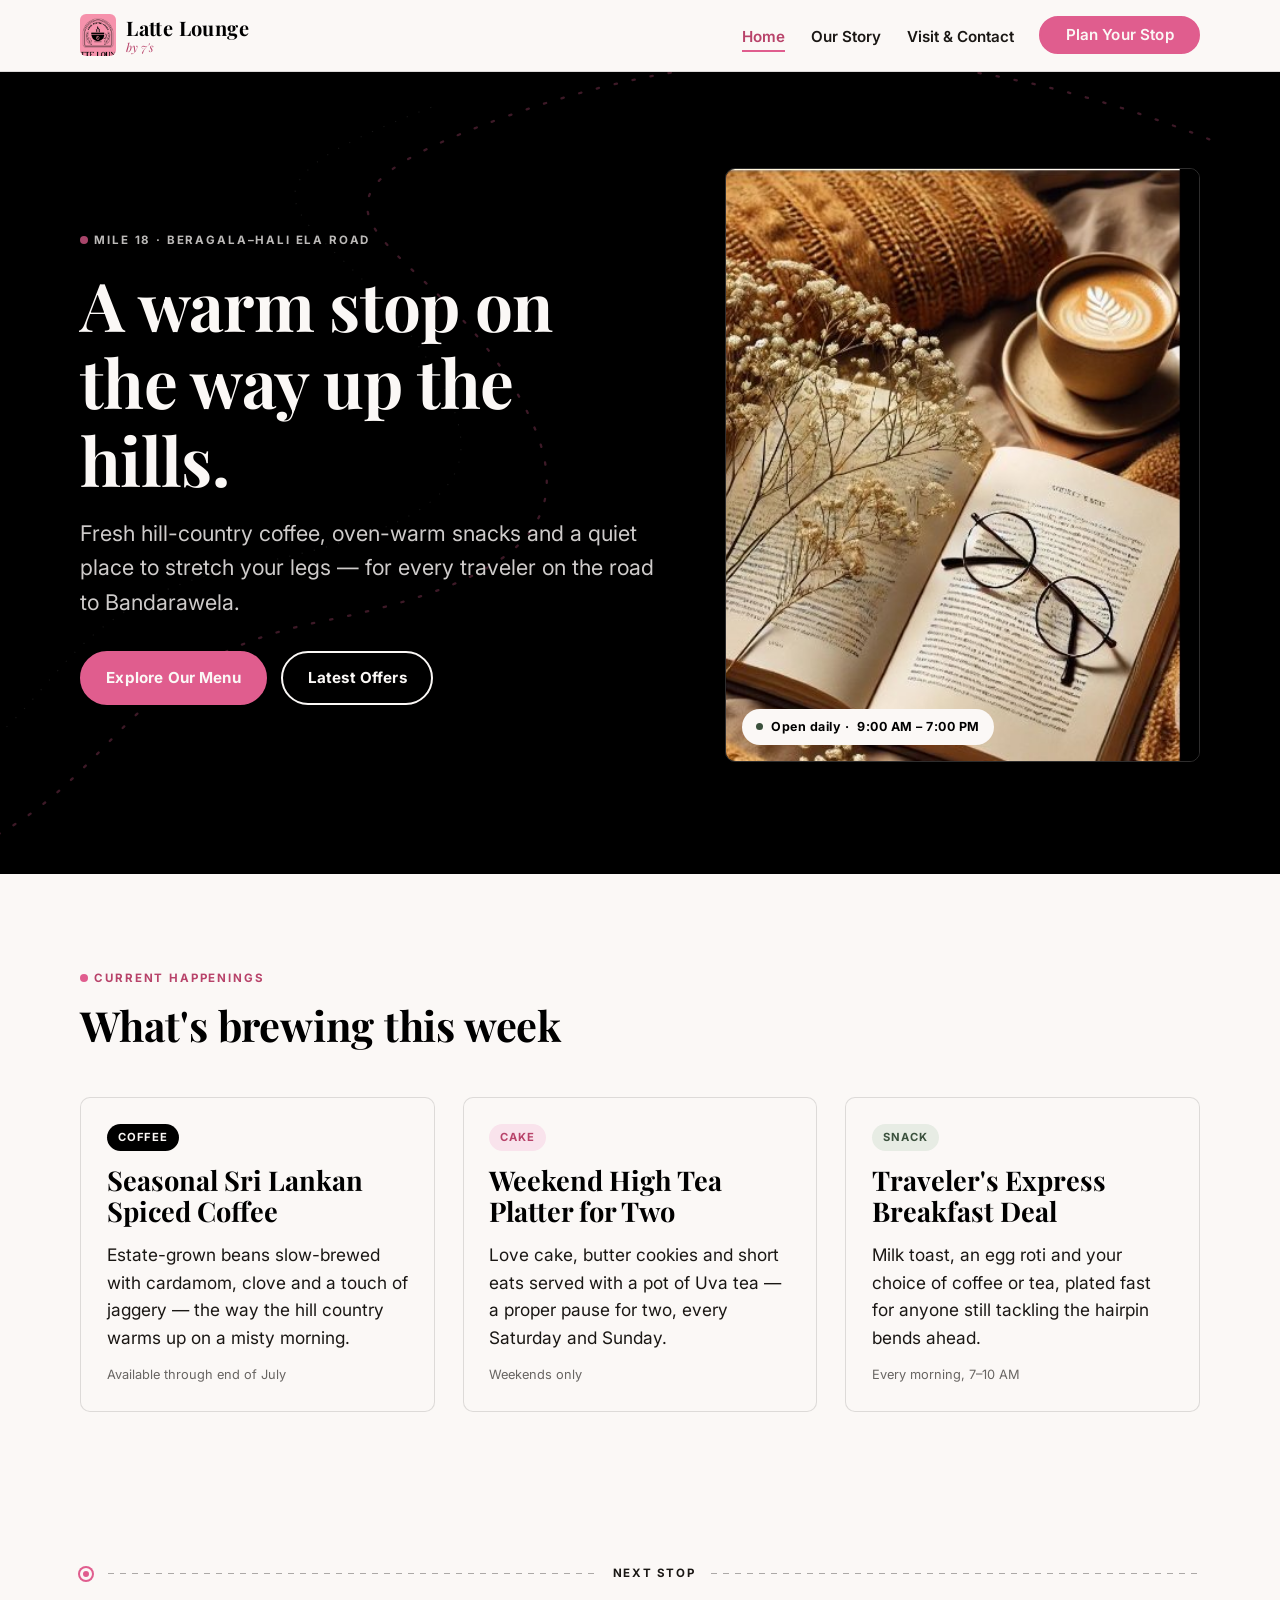
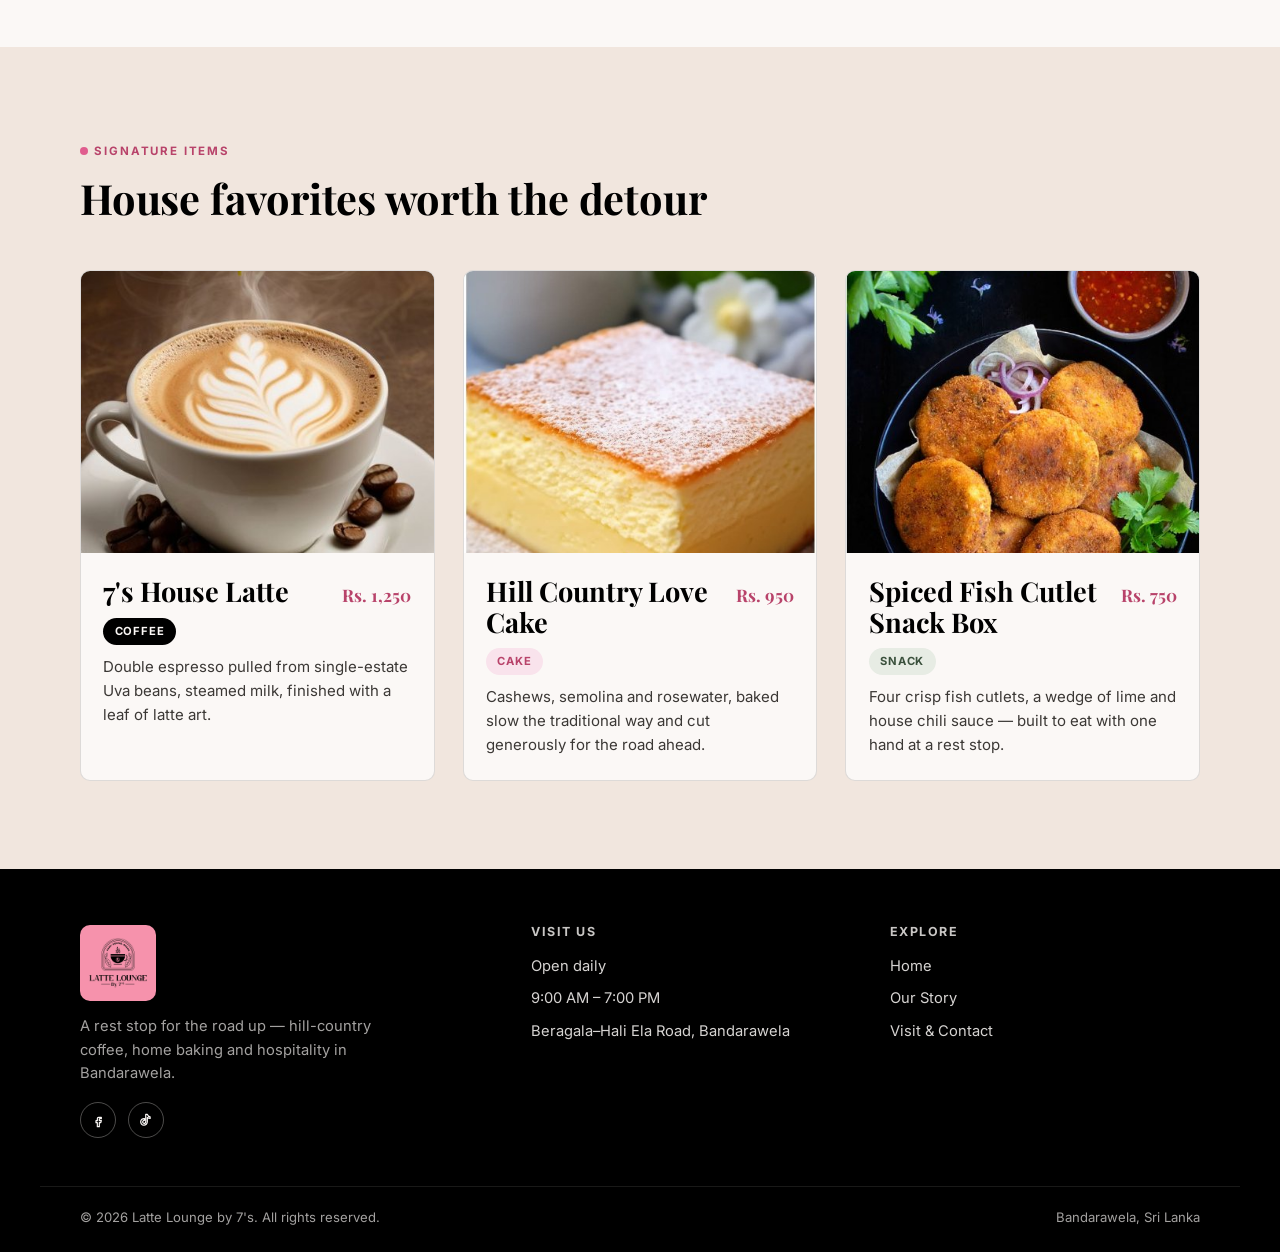
==== index.html @ efa35d5f "feat: add Git-based CMS admin dashboard" ====
<!DOCTYPE html>
<html lang="en">
<head>
<meta charset="UTF-8">
<meta name="viewport" content="width=device-width, initial-scale=1.0">
<title>Latte Lounge by 7's — Hill Country Coffee &amp; Rest Stop, Bandarawela</title>
<meta name="description" content="A cozy rest stop for road travelers on the Beragala–Hali Ela highway. Fresh hill-country coffee, homemade snacks and warm hospitality in Bandarawela.">
<link rel="preconnect" href="https://fonts.googleapis.com">
<link rel="preconnect" href="https://fonts.gstatic.com" crossorigin>
<link href="https://fonts.googleapis.com/css2?family=Inter:wght@400;500;600;700&family=Playfair+Display:ital,wght@0,600;0,700;1,600&display=swap" rel="stylesheet">
<link rel="stylesheet" href="assets/css/style.css">
<link rel="icon" type="image/png" href="assets/images/favicon.png">
</head>
<body>

<a class="visually-hidden" href="#main">Skip to content</a>

<header class="site-header">
  <div class="container nav">
    <a class="brand" href="index.html" aria-label="Latte Lounge by 7's, home">
      <img class="brand-emblem" src="assets/images/logo-mark.png" alt="" aria-hidden="true">
      <span class="brand-text">
        <span class="brand-title">Latte Lounge</span>
        <span class="brand-sub">by 7's</span>
      </span>
    </a>

    <button class="nav-toggle" id="navToggle" aria-label="Toggle menu" aria-expanded="false" aria-controls="navMenu">
      <span></span><span></span><span></span>
    </button>

    <ul class="nav-menu" id="navMenu">
      <li><a href="index.html" data-nav-link>Home</a></li>
      <li><a href="about.html" data-nav-link>Our Story</a></li>
      <li><a href="contact.html" data-nav-link>Visit &amp; Contact</a></li>
      <li><a class="btn btn-primary" href="contact.html">Plan Your Stop</a></li>
    </ul>
  </div>
</header>

<main id="main">

  <!-- HERO -->
  <section class="hero">
    <svg class="hero-road" viewBox="0 0 1200 700" preserveAspectRatio="xMidYMid slice" xmlns="http://www.w3.org/2000/svg" aria-hidden="true">
      <path d="M-50 700 C 150 650, 120 520, 320 480 S 560 380, 480 260 S 260 120, 480 40 S 900 -20 1100 60"
            fill="none" stroke="#E05D8E" stroke-width="2" stroke-dasharray="2 14" stroke-linecap="round" opacity="0.55"/>
      <path d="M-50 620 C 100 590, 60 470, 260 430 S 480 340, 400 230 S 210 110, 420 30"
            fill="none" stroke="#FBF8F6" stroke-width="1" stroke-dasharray="1 10" opacity="0.18"/>
    </svg>

    <div class="container hero-grid">
      <div>
        <p class="eyebrow hero-marker">Mile 18 · Beragala–Hali Ela Road</p>
        <h1>A warm stop on the way up the hills.</h1>
        <p class="lead">Fresh hill-country coffee, oven-warm snacks and a quiet place to stretch your legs — for every traveler on the road to Bandarawela.</p>
        <div class="hero-ctas">
          <a class="btn btn-primary" href="contact.html" aria-label="Explore our menu and find our location">Explore Our Menu</a>
          <a class="btn btn-outline on-dark" href="#offers" aria-label="See our latest offers">Latest Offers</a>
        </div>
      </div>

      <figure class="hero-figure">
        <img src="assets/images/hero-cozy.jpg" alt="A cup of latte art coffee beside an open book and glasses, set on a warm blanket — the cozy reading corner at Latte Lounge" loading="eager">
        <figcaption class="hero-figure-tag">Open daily · <span data-field="hoursShort">9:00 AM – 7:00 PM</span></figcaption>
      </figure>
    </div>
  </section>

  <!-- OFFERS / NEWS -->
  <section class="section" id="offers" aria-labelledby="offers-heading">
    <div class="container">
      <div class="section-head">
        <p class="eyebrow">Current Happenings</p>
        <h2 id="offers-heading">What's brewing this week</h2>
      </div>

      <div class="card-grid" id="offersGrid" aria-live="polite">
        <p class="lead">Loading current happenings…</p>
      </div>
    </div>
  </section>

  <div class="container">
    <div class="waypoint" role="separator" aria-hidden="true">
      <span class="waypoint-dot"></span>
      <span class="waypoint-line"></span>
      <span class="waypoint-label">Next stop</span>
      <span class="waypoint-line"></span>
    </div>
  </div>

  <!-- FEATURED ITEMS -->
  <section class="section section-deep" aria-labelledby="featured-heading">
    <div class="container">
      <div class="section-head">
        <p class="eyebrow">Signature Items</p>
        <h2 id="featured-heading">House favorites worth the detour</h2>
      </div>

      <div class="card-grid" id="itemsGrid" aria-live="polite">
        <p class="lead">Loading signature items…</p>
      </div>
    </div>
  </section>

</main>

<footer class="site-footer">
  <div class="container footer-grid">
    <div class="footer-brand">
      <a class="brand" href="index.html" aria-label="Latte Lounge by 7's, home">
        <img class="brand-logo-full" src="assets/images/logo.png" alt="Latte Lounge by 7's logo">
      </a>
      <p class="footer-tagline">A rest stop for the road up — hill-country coffee, home baking and hospitality in Bandarawela.</p>
      <div class="social-row">
        <a href="#" data-field="socials.facebook" aria-label="Latte Lounge on Facebook">
          <svg viewBox="0 0 24 24" fill="none" stroke-width="1.8" stroke-linecap="round" stroke-linejoin="round"><path d="M15 8h-2a2 2 0 0 0-2 2v3H9v3h2v6h3v-6h2.2l.8-3H14v-2a1 1 0 0 1 1-1h2V8Z"/></svg>
        </a>
        <a href="#" data-field="socials.tiktok" aria-label="Latte Lounge on TikTok">
          <svg viewBox="0 0 24 24" fill="none" stroke-width="1.8" stroke-linecap="round" stroke-linejoin="round"><path d="M14 3.5c.5 2 2.1 3.4 4.2 3.6v2.6c-1.5 0-2.9-.4-4.2-1.3v6.4a5 5 0 1 1-4.3-4.95v2.7a2.3 2.3 0 1 0 1.9 2.26V3.5H14Z"/></svg>
        </a>
      </div>
    </div>

    <div class="footer-col">
      <h4>Visit Us</h4>
      <ul>
        <li>Open daily</li>
        <li data-field="hoursShort">9:00 AM – 7:00 PM</li>
        <li><address data-field="addressShort">Beragala–Hali Ela Road, Bandarawela</address></li>
      </ul>
    </div>

    <div class="footer-col">
      <h4>Explore</h4>
      <ul>
        <li><a href="index.html">Home</a></li>
        <li><a href="about.html">Our Story</a></li>
        <li><a href="contact.html">Visit &amp; Contact</a></li>
      </ul>
    </div>
  </div>

  <div class="container footer-bottom">
    <p>&copy; <span id="copyrightYear">2026</span> Latte Lounge by 7's. All rights reserved.</p>
    <p>Bandarawela, Sri Lanka</p>
  </div>
</footer>

<script src="assets/js/content.js" defer></script>
<script src="assets/js/main.js" defer></script>
</body>
</html>
---- assets/css/style.css ----
/* =========================================================
   LATTE LOUNGE by 7's — Global Stylesheet
   Design concept: "The Road Up" — a rest stop on the
   Beragala–Hali Ela mountain highway. Structure borrows
   the vocabulary of the road itself: mile markers, hairpin
   bends, signposts.
   ========================================================= */

:root {
  /* ---- Brand palette (from brief) ---- */
  --pink: #E05D8E;
  --black: #000000;
  --green: #3A503C;
  --cream: #FBF8F6;
  --text-main: #000000;
  --text-light: #FBF8F6;

  /* ---- Derived tints (kept close to source hues) ---- */
  --cream-deep: #F1E6DE;      /* warmer secondary background */
  --pink-tint: #F9E3EC;       /* soft chip / hover backgrounds */
  --pink-deep: #B8436A;       /* pressed / hover state on pink */
  --green-tint: #E7ECE4;      /* soft green backgrounds */
  --black-soft: #1A1714;      /* near-black for large text blocks (less harsh than pure black) */
  --line: rgba(0, 0, 0, 0.12);

  /* ---- Type ---- */
  --font-display: 'Playfair Display', Georgia, serif;
  --font-body: 'Inter', -apple-system, BlinkMacSystemFont, sans-serif;

  /* ---- Type scale (fluid) ---- */
  --step-eyebrow: 0.72rem;
  --step-body: clamp(0.98rem, 0.4vw + 0.9rem, 1.08rem);
  --step-lead: clamp(1.15rem, 0.6vw + 1rem, 1.35rem);
  --step-h3: clamp(1.3rem, 1vw + 1.1rem, 1.7rem);
  --step-h2: clamp(1.9rem, 2vw + 1.3rem, 2.6rem);
  --step-h1: clamp(2.5rem, 4vw + 1.5rem, 4.2rem);

  /* ---- Layout ---- */
  --container: 1200px;
  --gutter: clamp(1.25rem, 4vw, 2.5rem);
  --radius-sm: 4px;
  --radius-md: 10px;

  /* ---- Motion ---- */
  --ease: cubic-bezier(0.22, 1, 0.36, 1);
}

/* ---------- Reset ---------- */
*, *::before, *::after { box-sizing: border-box; }
html { scroll-behavior: smooth; }
@media (prefers-reduced-motion: reduce) {
  html { scroll-behavior: auto; }
  *, *::before, *::after {
    animation-duration: 0.001ms !important;
    animation-iteration-count: 1 !important;
    transition-duration: 0.001ms !important;
    scroll-behavior: auto !important;
  }
}

body, h1, h2, h3, h4, p, figure { margin: 0; }
ul { list-style: none; margin: 0; padding: 0; }
img { max-width: 100%; display: block; }
a { color: inherit; text-decoration: none; }
button { font: inherit; cursor: pointer; }
input, textarea { font: inherit; }

body {
  font-family: var(--font-body);
  font-size: var(--step-body);
  color: var(--black-soft);
  background: var(--cream);
  line-height: 1.6;
  -webkit-font-smoothing: antialiased;
}

h1, h2, h3, h4 {
  font-family: var(--font-display);
  color: var(--black);
  line-height: 1.15;
  font-weight: 700;
}

h1 { font-size: var(--step-h1); letter-spacing: -0.01em; }
h2 { font-size: var(--step-h2); letter-spacing: -0.005em; }
h3 { font-size: var(--step-h3); }

.lead { font-size: var(--step-lead); color: var(--black-soft); }

.eyebrow {
  display: inline-flex;
  align-items: center;
  gap: 0.55em;
  font-family: var(--font-body);
  font-size: var(--step-eyebrow);
  font-weight: 700;
  letter-spacing: 0.16em;
  text-transform: uppercase;
  color: var(--pink-deep);
}
.eyebrow::before {
  content: "";
  width: 8px;
  height: 8px;
  border-radius: 50%;
  background: var(--pink);
  flex: none;
}

.container {
  max-width: var(--container);
  margin-inline: auto;
  padding-inline: var(--gutter);
}

.visually-hidden {
  position: absolute;
  width: 1px; height: 1px;
  overflow: hidden;
  clip: rect(0 0 0 0);
  white-space: nowrap;
}

:focus-visible {
  outline: 3px solid var(--pink);
  outline-offset: 3px;
  border-radius: 2px;
}

/* ---------- Buttons ---------- */
.btn {
  display: inline-flex;
  align-items: center;
  gap: 0.6em;
  padding: 0.85em 1.6em;
  border-radius: 999px;
  border: 2px solid transparent;
  font-weight: 700;
  font-size: 0.95rem;
  letter-spacing: 0.01em;
  transition: transform 180ms var(--ease), background 180ms var(--ease), color 180ms var(--ease), border-color 180ms var(--ease);
}
.btn:hover { transform: translateY(-2px); }
.btn:active { transform: translateY(0); }

.btn-primary {
  background: var(--pink);
  color: var(--text-light);
  border-color: var(--pink);
}
.btn-primary:hover { background: var(--pink-deep); border-color: var(--pink-deep); }

.btn-outline {
  background: transparent;
  color: var(--black);
  border-color: var(--black);
}
.btn-outline:hover { background: var(--black); color: var(--text-light); }

.btn-outline.on-dark {
  color: var(--text-light);
  border-color: var(--text-light);
}
.btn-outline.on-dark:hover { background: var(--text-light); color: var(--black); }

/* ---------- Header / Nav ---------- */
.site-header {
  position: sticky;
  top: 0;
  z-index: 100;
  background: rgba(251, 248, 246, 0.92);
  backdrop-filter: blur(8px);
  border-bottom: 1px solid var(--line);
}

.nav {
  display: flex;
  align-items: center;
  justify-content: space-between;
  padding-block: 0.9rem;
  gap: 1rem;
}

.brand {
  display: flex;
  align-items: center;
  gap: 0.65rem;
}

.brand-emblem { height: 42px; width: auto; flex: none; border-radius: 6px; }

.brand-logo-full { height: 76px; width: auto; border-radius: 10px; }

.brand-text { display: flex; flex-direction: column; line-height: 1; }
.brand-title {
  font-family: var(--font-display);
  font-weight: 700;
  font-size: 1.25rem;
  letter-spacing: 0.02em;
  color: var(--black);
}
.brand-sub {
  font-family: var(--font-display);
  font-style: italic;
  font-size: 0.75rem;
  color: var(--pink-deep);
  margin-top: 0.15rem;
}

.nav-toggle {
  display: none;
  background: none;
  border: none;
  padding: 0.4rem;
  flex-direction: column;
  gap: 5px;
}
.nav-toggle span {
  width: 24px;
  height: 2px;
  background: var(--black);
  transition: transform 220ms var(--ease), opacity 220ms var(--ease);
}
.nav-toggle[aria-expanded="true"] span:nth-child(1) { transform: translateY(7px) rotate(45deg); }
.nav-toggle[aria-expanded="true"] span:nth-child(2) { opacity: 0; }
.nav-toggle[aria-expanded="true"] span:nth-child(3) { transform: translateY(-7px) rotate(-45deg); }

.nav-menu {
  display: flex;
  align-items: center;
  gap: clamp(1.1rem, 2vw, 2rem);
}

.nav-menu a {
  position: relative;
  font-weight: 600;
  font-size: 0.95rem;
  padding-block: 0.3rem;
}
.nav-menu a::after {
  content: "";
  position: absolute;
  left: 0; bottom: -2px;
  width: 100%; height: 2px;
  background: var(--pink);
  transform: scaleX(0);
  transform-origin: left;
  transition: transform 220ms var(--ease);
}
.nav-menu a:hover::after { transform: scaleX(1); }
.nav-menu a[aria-current="page"] { color: var(--pink-deep); }
.nav-menu a[aria-current="page"]::after { transform: scaleX(1); }

@media (max-width: 780px) {
  .nav-toggle { display: inline-flex; }
  .nav-menu {
    position: absolute;
    top: 100%; left: 0; right: 0;
    flex-direction: column;
    align-items: flex-start;
    background: var(--cream);
    border-bottom: 1px solid var(--line);
    padding: 1rem var(--gutter) 1.5rem;
    gap: 1rem;
    transform: translateY(-8px);
    opacity: 0;
    pointer-events: none;
    transition: transform 220ms var(--ease), opacity 220ms var(--ease);
  }
  .nav-menu.is-open {
    transform: translateY(0);
    opacity: 1;
    pointer-events: auto;
  }
  .nav-menu .btn-primary { width: 100%; justify-content: center; }
}

/* ---------- Hero ---------- */
.hero {
  position: relative;
  overflow: hidden;
  padding-block: clamp(3rem, 8vw, 6rem) clamp(3.5rem, 9vw, 7rem);
  background: var(--black);
  color: var(--text-light);
}

.hero-road {
  position: absolute;
  inset: 0;
  width: 100%;
  height: 100%;
  opacity: 0.5;
  pointer-events: none;
}

.hero-grid {
  position: relative;
  z-index: 1;
  display: grid;
  grid-template-columns: 1.1fr 0.9fr;
  gap: clamp(2rem, 5vw, 4rem);
  align-items: center;
}

@media (max-width: 860px) {
  .hero-grid { grid-template-columns: 1fr; }
}

.hero-marker {
  color: var(--text-light);
  opacity: 0.75;
}
.hero-marker::before { background: var(--pink); }

.hero h1 { color: var(--text-light); margin-top: 0.9rem; }
.hero .lead { color: rgba(251, 248, 246, 0.82); margin-top: 1.1rem; max-width: 46ch; }

.hero-ctas {
  display: flex;
  flex-wrap: wrap;
  gap: 0.9rem;
  margin-top: 2rem;
}

.hero-figure {
  position: relative;
  border-radius: var(--radius-md);
  overflow: hidden;
  aspect-ratio: 4 / 5;
  border: 1px solid rgba(251, 248, 246, 0.18);
}
.hero-figure img { width: 100%; height: 100%; object-fit: cover; }
.hero-figure-tag {
  position: absolute;
  left: 1rem; bottom: 1rem;
  background: var(--cream);
  color: var(--black);
  padding: 0.5rem 0.9rem;
  border-radius: 999px;
  font-size: 0.78rem;
  font-weight: 700;
  letter-spacing: 0.04em;
  display: flex;
  align-items: center;
  gap: 0.5rem;
}
.hero-figure-tag::before {
  content: "";
  width: 7px; height: 7px;
  border-radius: 50%;
  background: var(--green);
}

/* ---------- Sections ---------- */
.section { padding-block: clamp(3rem, 7vw, 5.5rem); }
.section-deep { background: var(--cream-deep); }
.section-head {
  max-width: 60ch;
  margin-bottom: clamp(2rem, 4vw, 3rem);
}
.section-head h2 { margin-top: 0.75rem; }

/* ---------- Waypoint divider (signature element) ---------- */
.waypoint {
  display: flex;
  align-items: center;
  gap: 1rem;
  margin-block: clamp(2.5rem, 6vw, 4rem);
  color: var(--black-soft);
}
.waypoint-dot {
  flex: none;
  width: 12px; height: 12px;
  border-radius: 50%;
  background: var(--pink);
  border: 3px solid var(--cream);
  box-shadow: 0 0 0 2px var(--pink);
}
.waypoint-line {
  flex: 1;
  height: 1px;
  background: repeating-linear-gradient(to right, var(--black-soft) 0 6px, transparent 6px 12px);
  opacity: 0.35;
}
.waypoint-label {
  font-size: var(--step-eyebrow);
  font-weight: 700;
  letter-spacing: 0.14em;
  text-transform: uppercase;
  white-space: nowrap;
}

/* ---------- Cards: Offers ---------- */
.card-grid {
  display: grid;
  grid-template-columns: repeat(3, 1fr);
  gap: clamp(1.25rem, 3vw, 1.75rem);
}
@media (max-width: 900px) { .card-grid { grid-template-columns: 1fr 1fr; } }
@media (max-width: 620px) { .card-grid { grid-template-columns: 1fr; } }

.offer-card {
  background: var(--cream);
  border: 1px solid var(--line);
  border-radius: var(--radius-md);
  padding: 1.6rem;
  display: flex;
  flex-direction: column;
  gap: 0.85rem;
  transition: border-color 200ms var(--ease), transform 200ms var(--ease);
}
.offer-card:hover { border-color: var(--pink); transform: translateY(-4px); }

.tag-chip {
  align-self: flex-start;
  font-size: 0.7rem;
  font-weight: 700;
  letter-spacing: 0.08em;
  text-transform: uppercase;
  padding: 0.3rem 0.7rem;
  border-radius: 999px;
  background: var(--pink-tint);
  color: var(--pink-deep);
}
.tag-chip.tag-cake { background: var(--pink-tint); color: var(--pink-deep); }
.tag-chip.tag-coffee { background: var(--black); color: var(--text-light); }
.tag-chip.tag-snack { background: var(--green-tint); color: var(--green); }

.offer-card time {
  font-size: 0.8rem;
  color: var(--black-soft);
  opacity: 0.65;
}

/* ---------- Featured items ---------- */
.item-card {
  background: var(--cream);
  border: 1px solid var(--line);
  border-radius: var(--radius-md);
  overflow: hidden;
  display: flex;
  flex-direction: column;
}
.item-media {
  aspect-ratio: 5 / 4;
  background: var(--green-tint);
  overflow: hidden;
}
.item-media img {
  width: 100%;
  height: 100%;
  object-fit: cover;
  transition: transform 320ms var(--ease);
}
.item-card:hover .item-media img { transform: scale(1.04); }
.item-body { padding: 1.4rem; display: flex; flex-direction: column; gap: 0.6rem; flex: 1; }
.item-top { display: flex; align-items: baseline; justify-content: space-between; gap: 0.75rem; }
.item-price { font-family: var(--font-display); font-weight: 700; color: var(--pink-deep); white-space: nowrap; }
.item-desc { font-size: 0.94rem; color: var(--black-soft); opacity: 0.85; flex: 1; }

/* ---------- Values (about page) ---------- */
.values-grid {
  display: grid;
  grid-template-columns: repeat(3, 1fr);
  gap: clamp(1.5rem, 3vw, 2rem);
}
@media (max-width: 780px) { .values-grid { grid-template-columns: 1fr; } }

.value-card { display: flex; flex-direction: column; gap: 0.9rem; }
.value-icon {
  width: 52px; height: 52px;
  border-radius: 50%;
  background: var(--black);
  display: flex;
  align-items: center;
  justify-content: center;
}
.value-icon svg { width: 24px; height: 24px; stroke: var(--text-light); }

/* ---------- Story (about page) ---------- */
.story-grid {
  display: grid;
  grid-template-columns: 1fr 1fr;
  gap: clamp(2rem, 5vw, 4rem);
  align-items: center;
}
@media (max-width: 860px) { .story-grid { grid-template-columns: 1fr; } }
.story-figure {
  border-radius: var(--radius-md);
  overflow: hidden;
  aspect-ratio: 4 / 5;
  border: 1px solid var(--line);
}
.story-figure img { width: 100%; height: 100%; object-fit: cover; }
.story-copy p + p { margin-top: 1rem; }

/* ---------- Contact page ---------- */
.contact-grid {
  display: grid;
  grid-template-columns: 0.85fr 1.15fr;
  gap: clamp(2rem, 4vw, 3.5rem);
  align-items: start;
}
@media (max-width: 900px) { .contact-grid { grid-template-columns: 1fr; } }

.info-card {
  background: var(--cream-deep);
  border-radius: var(--radius-md);
  padding: clamp(1.5rem, 3vw, 2.2rem);
  display: flex;
  flex-direction: column;
  gap: 1.5rem;
}
.info-block h3 { font-size: 1.05rem; margin-bottom: 0.5rem; }
.info-block address { font-style: normal; opacity: 0.85; }
.info-block p { opacity: 0.85; }
.info-block a.phone-link { color: var(--pink-deep); font-weight: 700; }

.map-frame {
  margin-top: 1.4rem;
  border-radius: var(--radius-sm);
  overflow: hidden;
  border: 1px solid var(--line);
  aspect-ratio: 16 / 10;
}
.map-frame iframe { width: 100%; height: 100%; border: 0; }

/* ---------- Form ---------- */
.contact-form {
  background: var(--cream);
  border: 1px solid var(--line);
  border-radius: var(--radius-md);
  padding: clamp(1.5rem, 3vw, 2.2rem);
  display: flex;
  flex-direction: column;
  gap: 1.15rem;
}
.form-row { display: grid; grid-template-columns: 1fr 1fr; gap: 1.15rem; }
@media (max-width: 560px) { .form-row { grid-template-columns: 1fr; } }

.field { display: flex; flex-direction: column; gap: 0.4rem; }
.field label { font-size: 0.85rem; font-weight: 700; letter-spacing: 0.02em; }
.field label .req { color: var(--pink-deep); }
.field input, .field textarea {
  border: 1.5px solid var(--line);
  border-radius: var(--radius-sm);
  padding: 0.75em 0.9em;
  background: var(--cream);
  color: var(--black-soft);
  transition: border-color 180ms var(--ease);
}
.field input:focus, .field textarea:focus {
  border-color: var(--pink);
  outline: none;
}
.field textarea { resize: vertical; min-height: 120px; }
.field small { font-size: 0.75rem; opacity: 0.6; }

.form-submit { align-self: flex-start; margin-top: 0.3rem; }

/* ---------- Toast ---------- */
.toast {
  position: fixed;
  left: 50%;
  bottom: 1.5rem;
  transform: translate(-50%, 130%);
  background: var(--green);
  color: var(--text-light);
  padding: 0.95rem 1.4rem;
  border-radius: var(--radius-md);
  display: flex;
  align-items: center;
  gap: 0.7rem;
  box-shadow: 0 10px 30px rgba(0,0,0,0.2);
  z-index: 1000;
  max-width: calc(100% - 2rem);
  transition: transform 320ms var(--ease);
}
.toast.is-visible { transform: translate(-50%, 0); }
.toast-icon { flex: none; width: 20px; height: 20px; }

/* ---------- Footer ---------- */
.site-footer {
  background: var(--black);
  color: var(--text-light);
  padding-block: clamp(2.5rem, 5vw, 3.5rem) 1.5rem;
}
.footer-grid {
  display: grid;
  grid-template-columns: 1.3fr 1fr 1fr;
  gap: clamp(1.75rem, 4vw, 3rem);
}
@media (max-width: 720px) { .footer-grid { grid-template-columns: 1fr 1fr; } }
@media (max-width: 480px) { .footer-grid { grid-template-columns: 1fr; } }

.footer-brand .brand-title, .footer-brand .brand-sub { color: var(--text-light); }
.footer-brand .brand-sub { color: #E7A9C0; }
.footer-tagline { opacity: 0.65; margin-top: 0.9rem; max-width: 34ch; font-size: 0.92rem; }

.footer-col h4 {
  color: var(--text-light);
  font-family: var(--font-body);
  font-size: 0.78rem;
  font-weight: 700;
  letter-spacing: 0.12em;
  text-transform: uppercase;
  margin-bottom: 1rem;
  opacity: 0.8;
}
.footer-col li { margin-bottom: 0.55rem; opacity: 0.85; font-size: 0.92rem; }
.footer-col address { font-style: normal; }

.social-row { display: flex; gap: 0.75rem; margin-top: 1rem; }
.social-row a {
  width: 36px; height: 36px;
  border-radius: 50%;
  border: 1px solid rgba(251,248,246,0.3);
  display: flex; align-items: center; justify-content: center;
  transition: background 180ms var(--ease), border-color 180ms var(--ease);
}
.social-row a:hover { background: var(--pink); border-color: var(--pink); }
.social-row svg { width: 16px; height: 16px; stroke: var(--text-light); }

.footer-bottom {
  margin-top: clamp(2rem, 4vw, 3rem);
  padding-top: 1.25rem;
  border-top: 1px solid rgba(251,248,246,0.15);
  display: flex;
  justify-content: space-between;
  flex-wrap: wrap;
  gap: 0.5rem;
  font-size: 0.82rem;
  opacity: 0.65;
}
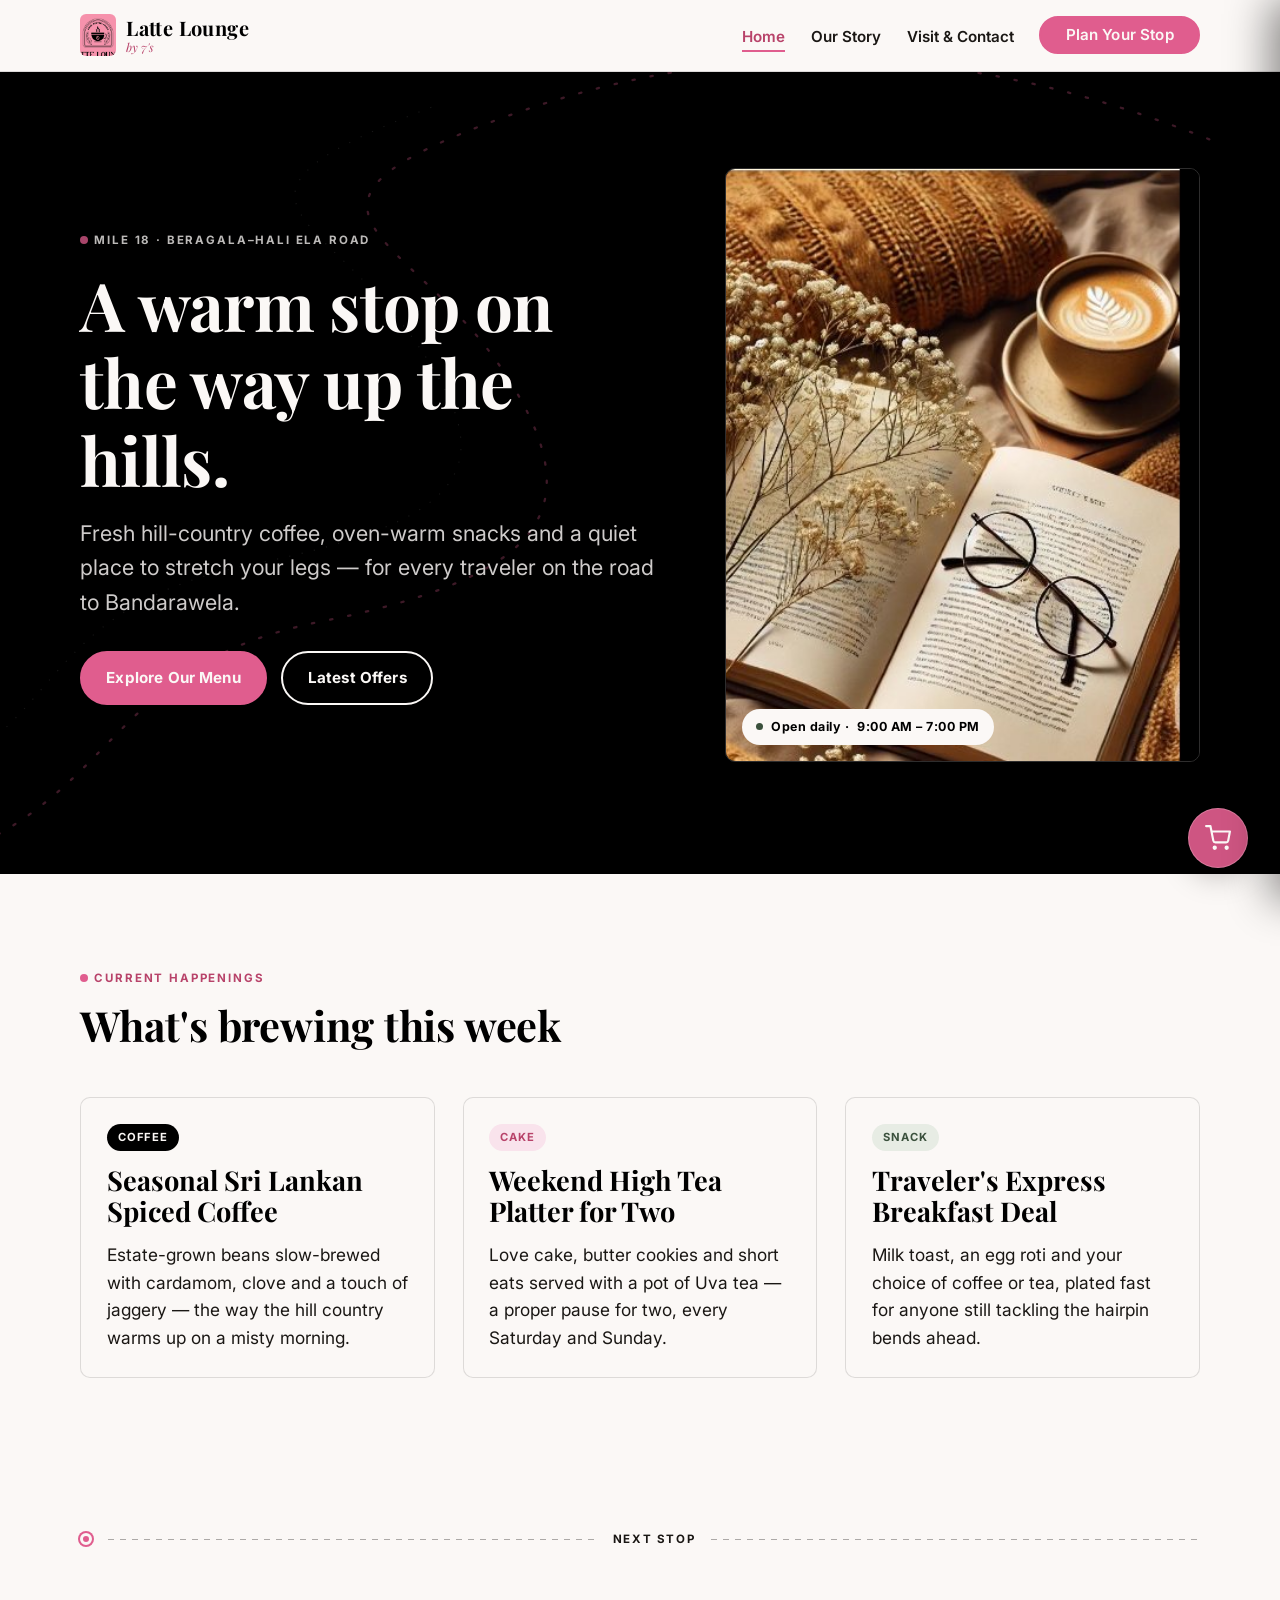
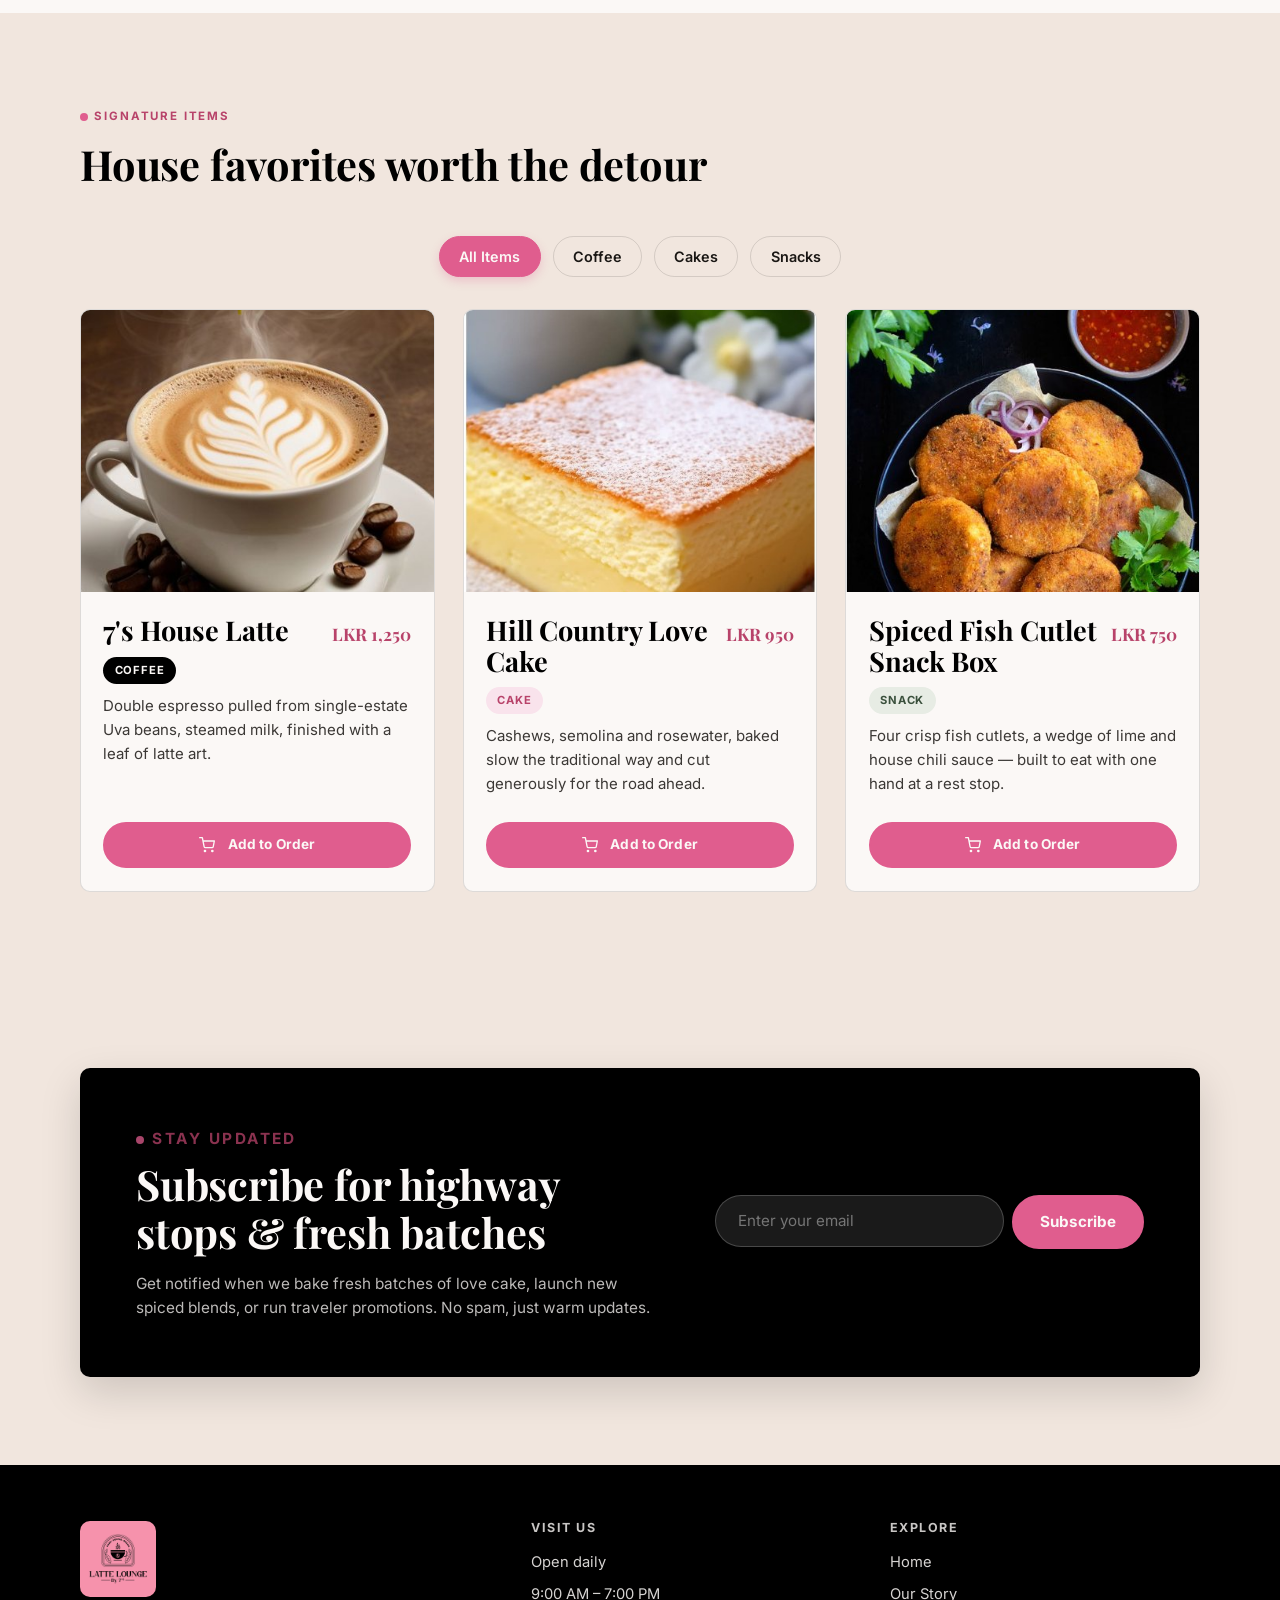
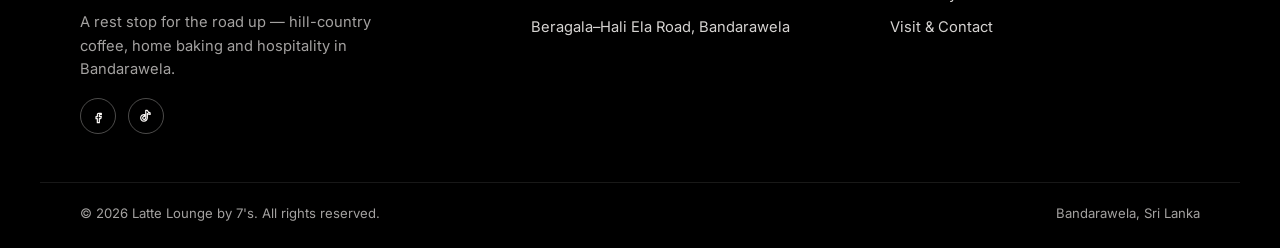
==== commit 9c706969: "Initial commit for Decap CMS setup" ====
--- a/index.html
+++ b/index.html
@@ -10,6 +10,8 @@
 <link href="https://fonts.googleapis.com/css2?family=Inter:wght@400;500;600;700&family=Playfair+Display:ital,wght@0,600;0,700;1,600&display=swap" rel="stylesheet">
 <link rel="stylesheet" href="assets/css/style.css">
 <link rel="icon" type="image/png" href="assets/images/favicon.png">
+<!-- Netlify Identity widget script to handle secure client login authentication -->
+<script src="https://identity.netlify.com/v1/netlify-identity-widget.js"></script>
 </head>
 <body>
 
@@ -104,6 +106,27 @@
     </div>
   </section>
 
+  <!-- NEWSLETTER CAPTURE -->
+  <section class="section newsletter-section" aria-labelledby="newsletter-heading">
+    <div class="container">
+      <div class="newsletter-card">
+        <div class="newsletter-content">
+          <p class="eyebrow">Stay Updated</p>
+          <h2 id="newsletter-heading">Subscribe for highway stops &amp; fresh batches</h2>
+          <p>Get notified when we bake fresh batches of love cake, launch new spiced blends, or run traveler promotions. No spam, just warm updates.</p>
+        </div>
+        <form class="newsletter-form" id="newsletterForm" novalidate>
+          <div class="form-group-row">
+            <label for="newsletterEmail" class="visually-hidden">Email Address</label>
+            <input type="email" id="newsletterEmail" name="email" placeholder="Enter your email" required aria-required="true">
+            <button type="submit" class="btn btn-primary">Subscribe</button>
+          </div>
+          <span class="form-feedback" id="newsletterFeedback" aria-live="polite" style="display: none;"></span>
+        </form>
+      </div>
+    </div>
+  </section>
+
 </main>
 
 <footer class="site-footer">
@@ -150,5 +173,17 @@
 
 <script src="assets/js/content.js" defer></script>
 <script src="assets/js/main.js" defer></script>
+<!-- Netlify Identity login redirect handler -->
+<script>
+  if (window.netlifyIdentity) {
+    window.netlifyIdentity.on("init", user => {
+      if (!user) {
+        window.netlifyIdentity.on("login", () => {
+          document.location.href = "/admin/";
+        });
+      }
+    });
+  }
+</script>
 </body>
 </html>
--- a/assets/css/style.css
+++ b/assets/css/style.css
@@ -632,3 +632,390 @@
   font-size: 0.82rem;
   opacity: 0.65;
 }
+
+/* ---------- Menu Tabs ---------- */
+.menu-tabs {
+  display: flex;
+  justify-content: center;
+  gap: 0.75rem;
+  margin-bottom: 2rem;
+  flex-wrap: wrap;
+}
+.menu-tab {
+  background: transparent;
+  border: 1px solid var(--line);
+  color: var(--black-soft);
+  padding: 0.5rem 1.2rem;
+  border-radius: 999px;
+  font-weight: 600;
+  font-size: 0.9rem;
+  transition: all 180ms var(--ease);
+}
+.menu-tab:hover {
+  border-color: var(--pink);
+  color: var(--pink);
+  background: var(--pink-tint);
+}
+.menu-tab.is-active {
+  background: var(--pink);
+  color: var(--text-light);
+  border-color: var(--pink);
+  box-shadow: 0 4px 10px rgba(224, 93, 142, 0.25);
+}
+
+/* ---------- Floating Cart ---------- */
+.floating-cart {
+  position: fixed;
+  bottom: 2rem;
+  right: 2rem;
+  width: 60px;
+  height: 60px;
+  background: rgba(224, 93, 142, 0.92);
+  backdrop-filter: blur(8px);
+  border: 1px solid rgba(255, 255, 255, 0.2);
+  border-radius: 50%;
+  color: var(--text-light);
+  display: flex;
+  align-items: center;
+  justify-content: center;
+  box-shadow: 0 8px 30px rgba(0, 0, 0, 0.25);
+  z-index: 1000;
+  transition: transform 200ms var(--ease), background 200ms var(--ease);
+}
+.floating-cart:hover {
+  transform: scale(1.08) translateY(-2px);
+  background: var(--pink-deep);
+}
+.floating-cart:active {
+  transform: scale(0.95);
+}
+.floating-cart svg {
+  width: 26px;
+  height: 26px;
+}
+.cart-count {
+  position: absolute;
+  top: -2px;
+  right: -2px;
+  background: var(--black);
+  color: var(--text-light);
+  border: 2px solid var(--cream);
+  border-radius: 50%;
+  width: 24px;
+  height: 24px;
+  font-size: 0.75rem;
+  font-weight: 700;
+  display: flex;
+  align-items: center;
+  justify-content: center;
+  transition: transform 150ms var(--ease);
+}
+.cart-count.pop {
+  animation: badge-pop 300ms var(--ease);
+}
+@keyframes badge-pop {
+  0% { transform: scale(1); }
+  50% { transform: scale(1.3); }
+  100% { transform: scale(1); }
+}
+
+/* ---------- Cart Drawer ---------- */
+.cart-backdrop {
+  position: fixed;
+  top: 0; left: 0;
+  width: 100vw; height: 100vh;
+  background: rgba(0, 0, 0, 0.5);
+  backdrop-filter: blur(4px);
+  z-index: 1050;
+  opacity: 0;
+  pointer-events: none;
+  transition: opacity 300ms var(--ease);
+}
+.cart-backdrop.is-visible {
+  opacity: 1;
+  pointer-events: auto;
+}
+
+.cart-drawer {
+  position: fixed;
+  top: 0; right: 0;
+  width: 100%;
+  max-width: 460px;
+  height: 100vh;
+  background: #1A1714; /* Premium dark background */
+  color: #FBF8F6;
+  z-index: 1100;
+  transform: translateX(100%);
+  box-shadow: -10px 0 40px rgba(0, 0, 0, 0.45);
+  transition: transform 300ms var(--ease);
+  display: flex;
+  flex-direction: column;
+}
+.cart-drawer.is-open {
+  transform: translateX(0);
+}
+
+.cart-drawer-header {
+  padding: 1.5rem;
+  border-bottom: 1px solid rgba(255, 255, 255, 0.08);
+  display: flex;
+  align-items: center;
+  justify-content: space-between;
+}
+.cart-drawer-header h2 {
+  font-family: var(--font-display);
+  color: #FBF8F6;
+  margin: 0;
+  font-size: 1.5rem;
+}
+.cart-drawer-close {
+  background: transparent;
+  border: none;
+  color: rgba(255, 255, 255, 0.6);
+  font-size: 1.5rem;
+  display: flex;
+  align-items: center;
+  justify-content: center;
+  padding: 0.5rem;
+  transition: color 180ms var(--ease);
+}
+.cart-drawer-close:hover {
+  color: var(--pink);
+}
+
+.cart-drawer-items {
+  flex: 1;
+  overflow-y: auto;
+  padding: 1.5rem;
+  display: flex;
+  flex-direction: column;
+  gap: 1.25rem;
+}
+
+.cart-empty-message {
+  text-align: center;
+  color: rgba(255, 255, 255, 0.4);
+  margin-top: 3rem;
+  display: flex;
+  flex-direction: column;
+  align-items: center;
+  gap: 0.5rem;
+}
+.cart-empty-message svg {
+  width: 48px;
+  height: 48px;
+  stroke: rgba(255, 255, 255, 0.2);
+  margin-bottom: 1rem;
+}
+
+.cart-item {
+  display: flex;
+  gap: 1rem;
+  align-items: center;
+  padding-bottom: 1.25rem;
+  border-bottom: 1px solid rgba(255, 255, 255, 0.05);
+}
+.cart-item-img {
+  width: 60px;
+  height: 60px;
+  border-radius: var(--radius-sm);
+  object-fit: cover;
+  background: rgba(255, 255, 255, 0.05);
+}
+.cart-item-details {
+  flex: 1;
+}
+.cart-item-details h4 {
+  font-family: var(--font-body);
+  font-size: 0.95rem;
+  font-weight: 600;
+  color: #FBF8F6;
+  margin: 0 0 0.25rem 0;
+}
+.cart-item-details .item-price {
+  font-size: 0.85rem;
+  color: var(--pink);
+  font-weight: bold;
+}
+.cart-item-controls {
+  display: flex;
+  align-items: center;
+  gap: 0.5rem;
+}
+.cart-qty-btn {
+  width: 28px;
+  height: 28px;
+  border-radius: 50%;
+  border: 1px solid rgba(255, 255, 255, 0.25);
+  background: transparent;
+  color: #FBF8F6;
+  display: flex;
+  align-items: center;
+  justify-content: center;
+  font-size: 0.9rem;
+  transition: all 180ms var(--ease);
+}
+.cart-qty-btn:hover {
+  background: var(--pink);
+  border-color: var(--pink);
+}
+.cart-qty-val {
+  font-size: 0.95rem;
+  font-weight: 600;
+  width: 24px;
+  text-align: center;
+}
+.cart-item-remove {
+  background: transparent;
+  border: none;
+  color: rgba(255, 255, 255, 0.4);
+  padding: 0.25rem;
+  transition: color 180ms var(--ease);
+  display: flex;
+  align-items: center;
+  justify-content: center;
+}
+.cart-item-remove:hover {
+  color: #FF5A5F;
+}
+
+.cart-drawer-summary {
+  padding: 1.5rem;
+  background: rgba(0, 0, 0, 0.25);
+  border-top: 1px solid rgba(255, 255, 255, 0.08);
+}
+.summary-row {
+  display: flex;
+  justify-content: space-between;
+  font-size: 1.15rem;
+  font-weight: 700;
+  margin-bottom: 1.25rem;
+}
+.summary-row span:last-child {
+  color: var(--pink);
+}
+
+.cart-checkout-form {
+  display: flex;
+  flex-direction: column;
+  gap: 0.85rem;
+}
+.cart-checkout-form h3 {
+  font-family: var(--font-body);
+  font-size: 0.85rem;
+  text-transform: uppercase;
+  letter-spacing: 0.08em;
+  color: rgba(255, 255, 255, 0.5);
+  margin: 0 0 0.5rem 0;
+}
+.form-group {
+  display: flex;
+  flex-direction: column;
+  gap: 0.35rem;
+}
+.form-group label {
+  font-size: 0.8rem;
+  color: rgba(255, 255, 255, 0.7);
+  font-weight: 500;
+}
+.form-group input, .form-group textarea {
+  background: rgba(255, 255, 255, 0.05);
+  border: 1px solid rgba(255, 255, 255, 0.15);
+  border-radius: var(--radius-sm);
+  padding: 0.65rem;
+  color: #FBF8F6;
+  font-size: 0.9rem;
+  transition: border-color 180ms var(--ease);
+}
+.form-group input:focus, .form-group textarea:focus {
+  outline: none;
+  border-color: var(--pink);
+}
+.checkout-btn {
+  width: 100%;
+  justify-content: center;
+  padding: 0.85em;
+  font-size: 1rem;
+}
+
+/* ---------- Newsletter Section ---------- */
+.newsletter-section {
+  background: var(--cream-deep);
+}
+.newsletter-card {
+  background: var(--black);
+  color: var(--text-light);
+  border-radius: var(--radius-md);
+  padding: clamp(2rem, 5vw, 3.5rem);
+  display: grid;
+  grid-template-columns: 1.2fr 1fr;
+  gap: clamp(2rem, 5vw, 4rem);
+  align-items: center;
+  box-shadow: 0 15px 40px rgba(0, 0, 0, 0.15);
+}
+@media (max-width: 860px) {
+  .newsletter-card {
+    grid-template-columns: 1fr;
+    padding: 2.5rem 2rem;
+  }
+}
+.newsletter-content h2 {
+  color: var(--text-light);
+  margin-top: 0.5rem;
+  margin-bottom: 1rem;
+}
+.newsletter-content p {
+  opacity: 0.75;
+  font-size: 0.96rem;
+  line-height: 1.6;
+}
+.newsletter-form .form-group-row {
+  display: flex;
+  flex-direction: row;
+  gap: 0.5rem;
+  align-items: flex-start;
+}
+.newsletter-form input {
+  flex: 1;
+  background: rgba(255, 255, 255, 0.1);
+  border: 1px solid rgba(255, 255, 255, 0.2);
+  border-radius: 999px;
+  padding: 0.8rem 1.4rem;
+  color: var(--text-light);
+  font-size: 0.95rem;
+  transition: border-color 180ms var(--ease);
+}
+.newsletter-form input:focus {
+  outline: none;
+  border-color: var(--pink);
+}
+.newsletter-form button {
+  border-radius: 999px;
+  padding: 0.8rem 1.6rem;
+}
+@media (max-width: 480px) {
+  .newsletter-form .form-group-row {
+    flex-direction: column;
+    width: 100%;
+  }
+  .newsletter-form input {
+    width: 100%;
+  }
+  .newsletter-form button {
+    width: 100%;
+    justify-content: center;
+  }
+}
+.form-feedback {
+  font-size: 0.85rem;
+  margin-top: 0.5rem;
+  padding-left: 0.5rem;
+  display: block;
+}
+.form-feedback.success {
+  color: #4BB543;
+}
+.form-feedback.error {
+  color: #FF5A5F;
+}
+
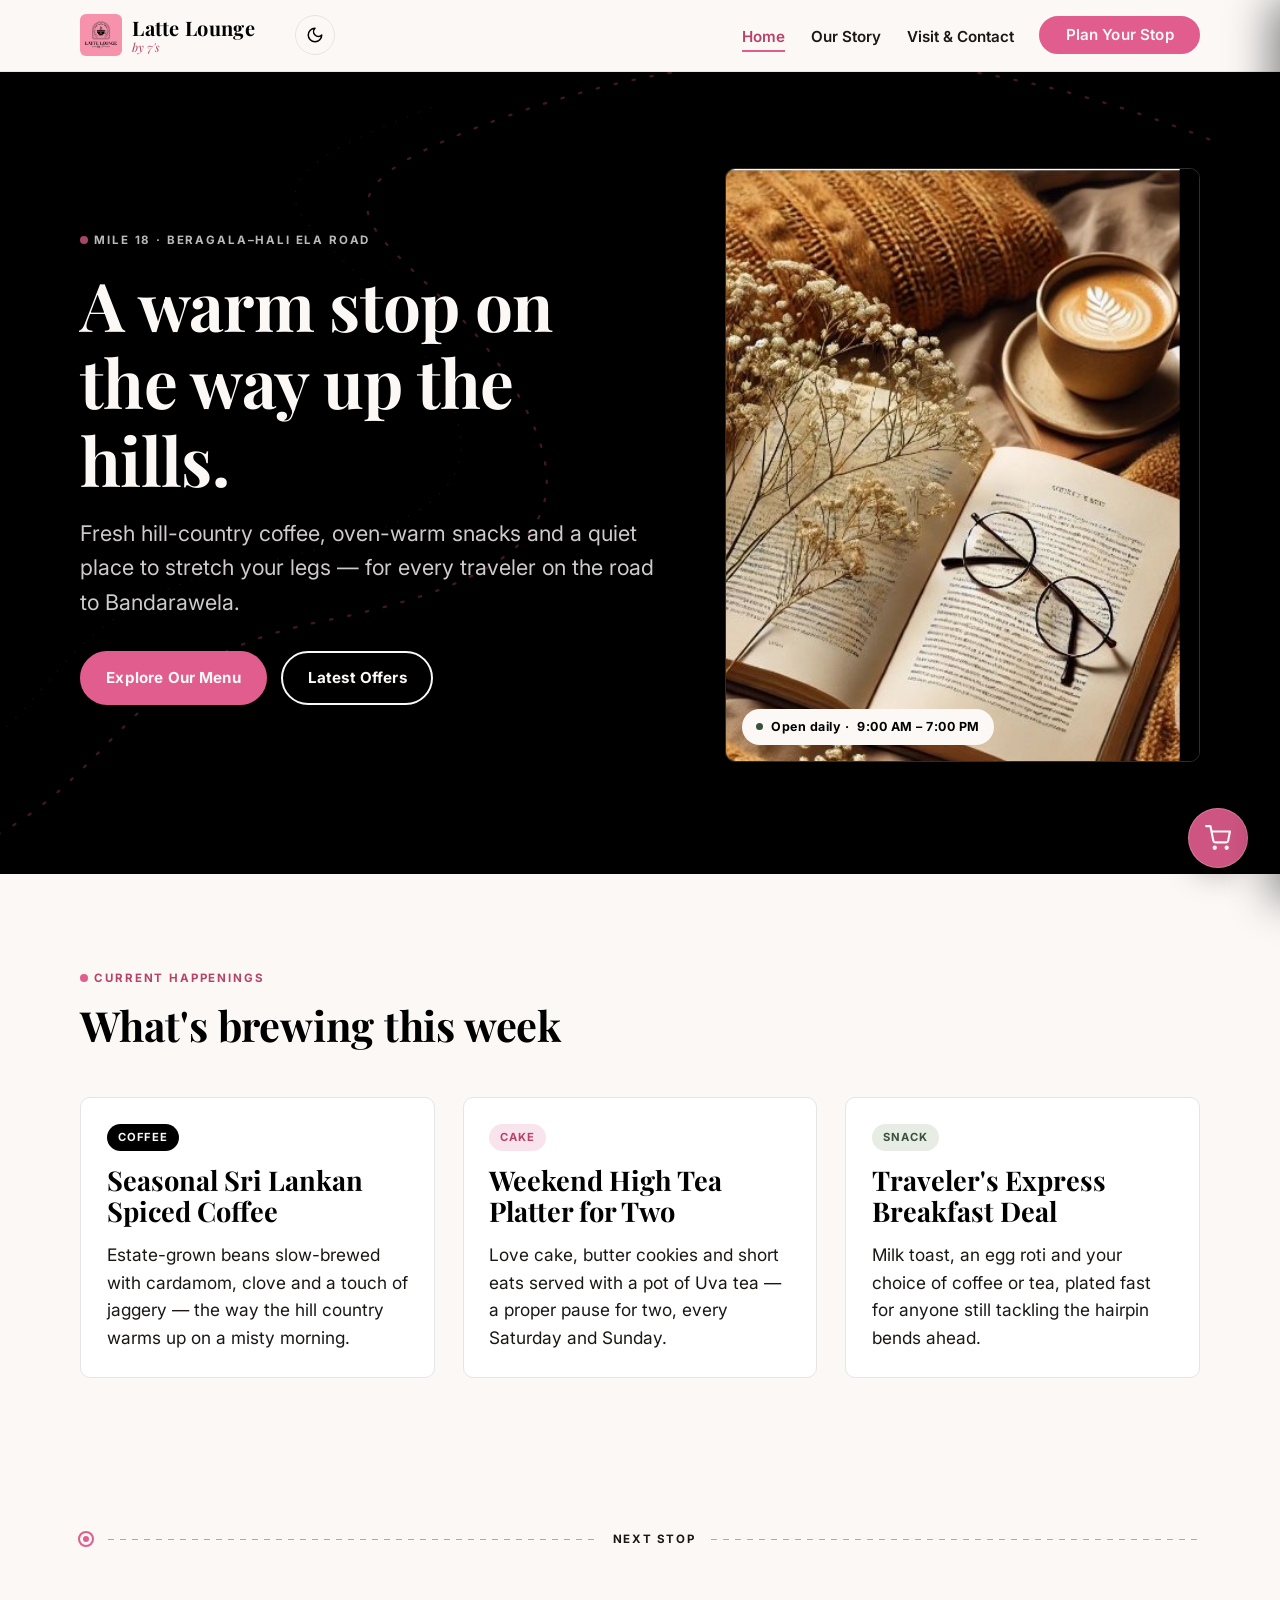
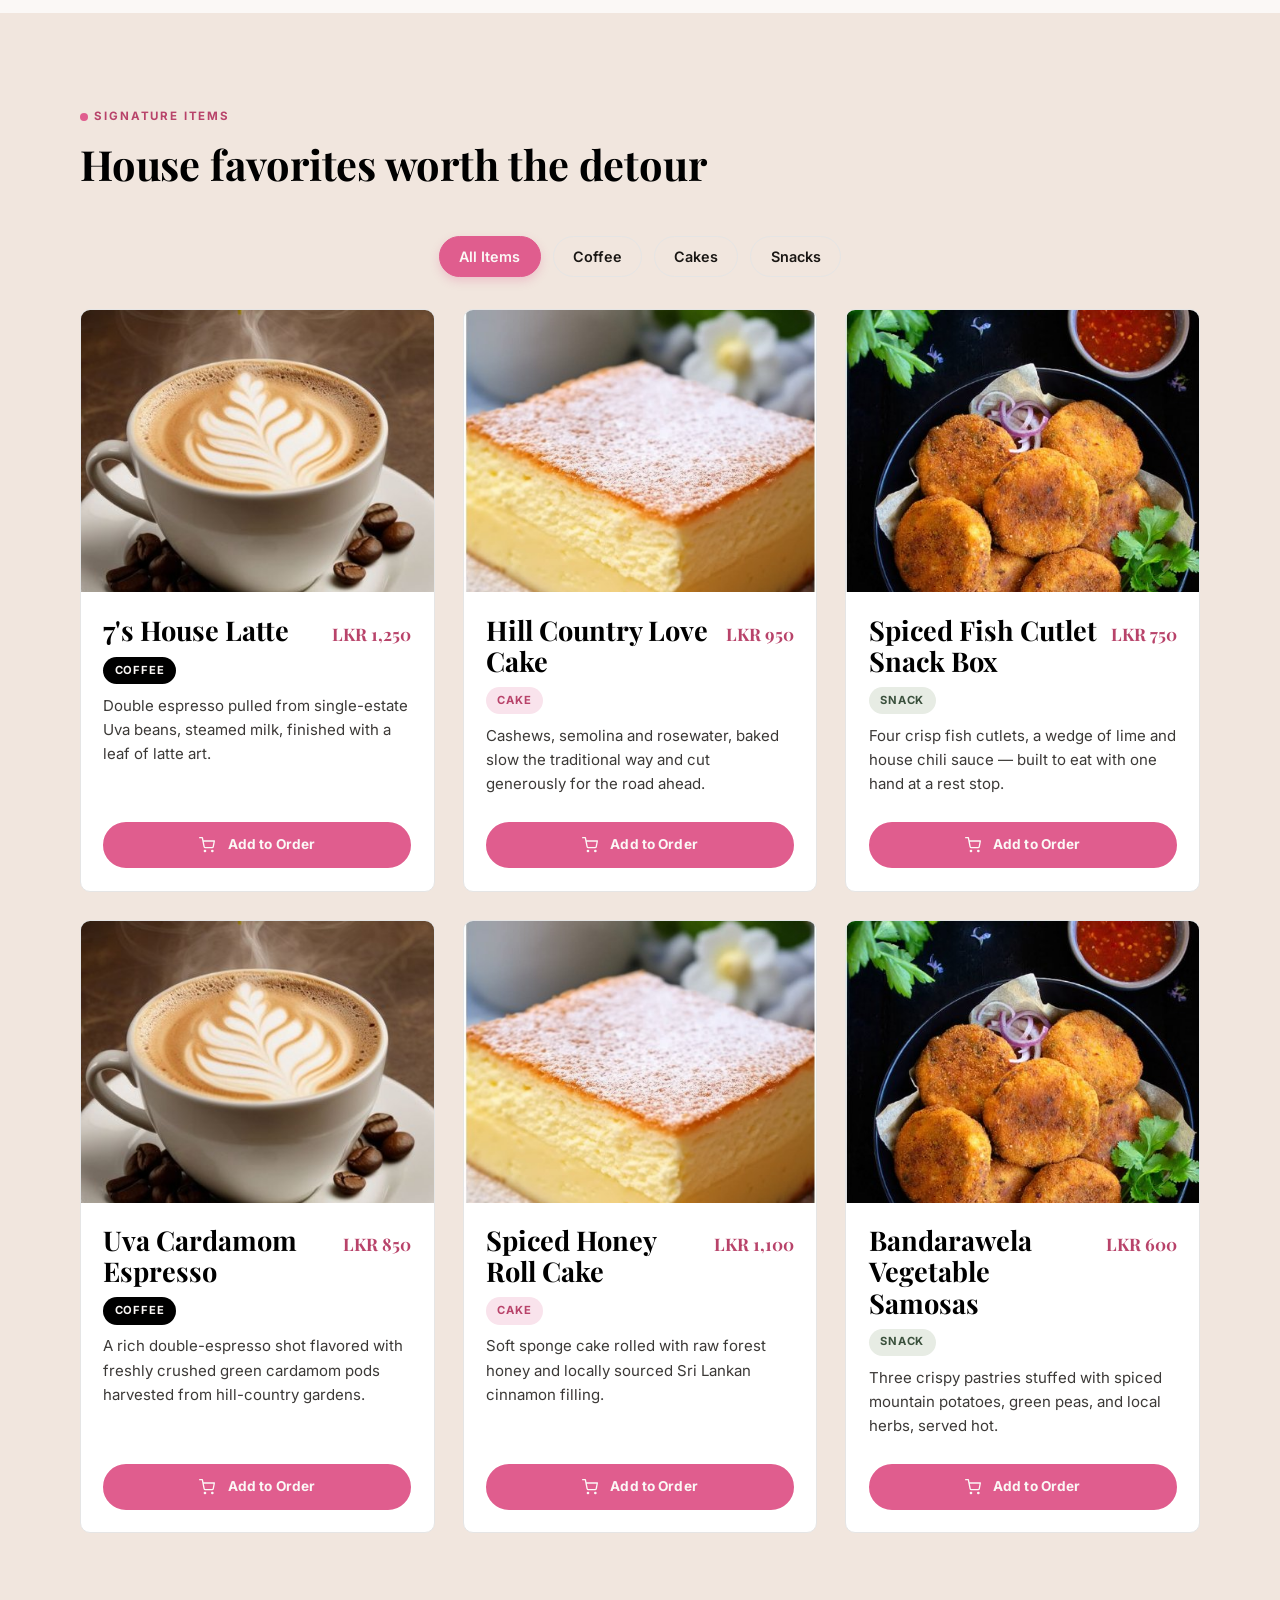
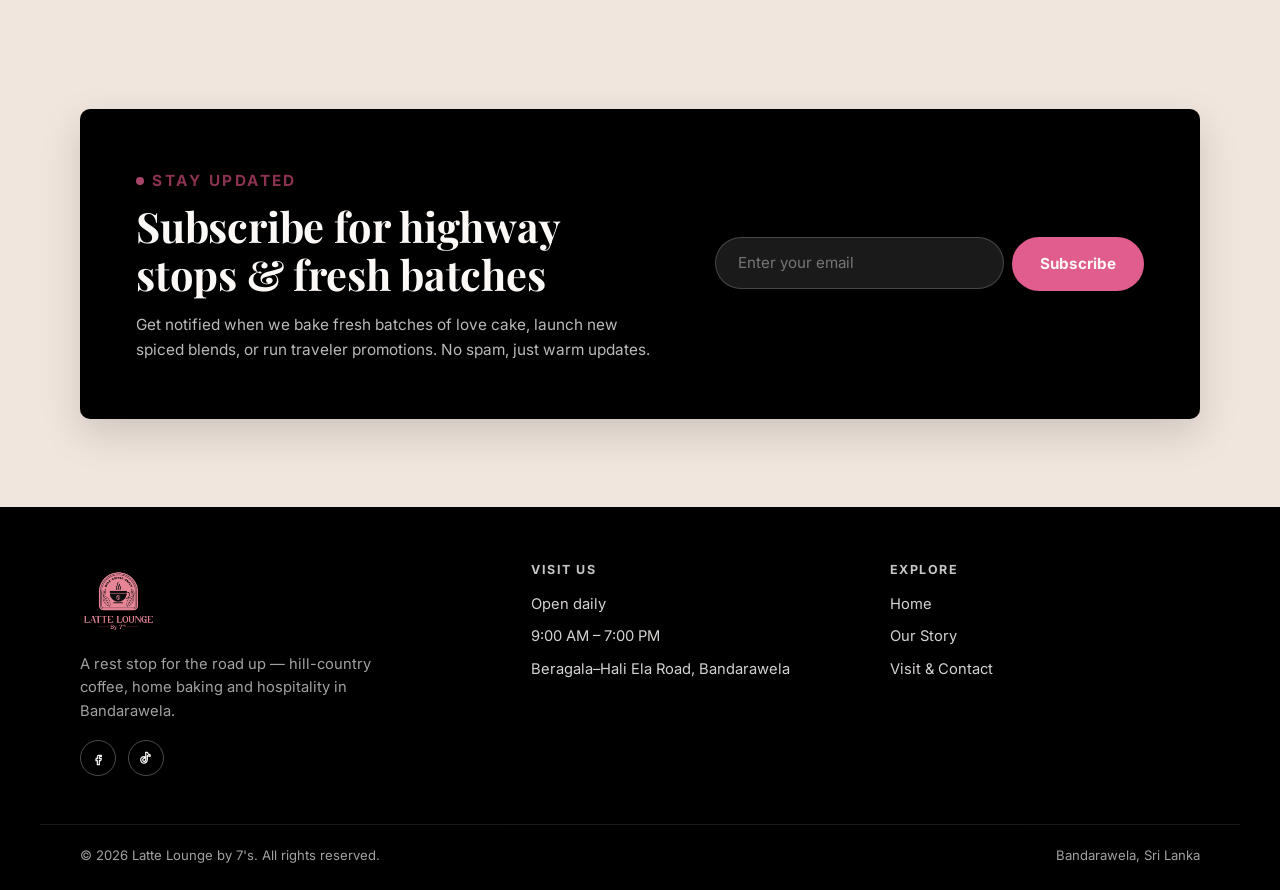
==== commit b572689d: "Merge pull request #2 from boralugoda02/feature-theme Feature theme" ====
--- a/index.html
+++ b/index.html
@@ -10,6 +10,7 @@
 <link href="https://fonts.googleapis.com/css2?family=Inter:wght@400;500;600;700&family=Playfair+Display:ital,wght@0,600;0,700;1,600&display=swap" rel="stylesheet">
 <link rel="stylesheet" href="assets/css/style.css">
 <link rel="icon" type="image/png" href="assets/images/favicon.png">
+<script src="assets/js/theme-engine.js"></script>
 <!-- Netlify Identity widget script to handle secure client login authentication -->
 <script src="https://identity.netlify.com/v1/netlify-identity-widget.js"></script>
 </head>
@@ -20,12 +21,22 @@
 <header class="site-header">
   <div class="container nav">
     <a class="brand" href="index.html" aria-label="Latte Lounge by 7's, home">
-      <img class="brand-emblem" src="assets/images/logo-mark.png" alt="" aria-hidden="true">
+      <img class="brand-emblem light-logo" src="assets/images/logo-light.jpeg" alt="" aria-hidden="true">
+      <img class="brand-emblem dark-logo" src="assets/images/logo-dark.jpeg" alt="" aria-hidden="true">
       <span class="brand-text">
         <span class="brand-title">Latte Lounge</span>
         <span class="brand-sub">by 7's</span>
       </span>
     </a>
+
+    <button class="theme-toggle" id="themeToggle" aria-label="Toggle light and dark theme">
+      <svg class="sun-icon" viewBox="0 0 24 24" fill="none" stroke="currentColor" stroke-width="2" stroke-linecap="round" stroke-linejoin="round" aria-hidden="true">
+        <circle cx="12" cy="12" r="4"/><path d="M12 2v2M12 20v2M4.93 4.93l1.41 1.41M17.66 17.66l1.41 1.41M2 12h2M20 12h2M6.34 17.66l-1.41 1.41M19.07 4.93l-1.41 1.41"/>
+      </svg>
+      <svg class="moon-icon" viewBox="0 0 24 24" fill="none" stroke="currentColor" stroke-width="2" stroke-linecap="round" stroke-linejoin="round" aria-hidden="true">
+        <path d="M12 3a6 6 0 0 0 9 9 9 9 0 1 1-9-9Z"/>
+      </svg>
+    </button>
 
     <button class="nav-toggle" id="navToggle" aria-label="Toggle menu" aria-expanded="false" aria-controls="navMenu">
       <span></span><span></span><span></span>
@@ -133,7 +144,7 @@
   <div class="container footer-grid">
     <div class="footer-brand">
       <a class="brand" href="index.html" aria-label="Latte Lounge by 7's, home">
-        <img class="brand-logo-full" src="assets/images/logo.png" alt="Latte Lounge by 7's logo">
+        <img class="brand-logo-full" src="assets/images/logo-dark.jpeg" alt="Latte Lounge by 7's logo">
       </a>
       <p class="footer-tagline">A rest stop for the road up — hill-country coffee, home baking and hospitality in Bandarawela.</p>
       <div class="social-row">
@@ -179,11 +190,13 @@
     window.netlifyIdentity.on("init", user => {
       if (!user) {
         window.netlifyIdentity.on("login", () => {
-          document.location.href = "/admin/";
+          document.location.href = "/dashboard/";
         });
       }
     });
   }
+  
 </script>
+
 </body>
 </html>
--- a/assets/css/style.css
+++ b/assets/css/style.css
@@ -6,23 +6,63 @@
    bends, signposts.
    ========================================================= */
 
+:root, :root[data-theme="light"] {
+  /* ---- Theme Specifications ---- */
+  --bg-primary: #FBF8F6;
+  --bg-secondary: #FFFFFF;
+  --text-main: #000000;
+  --text-muted: #555555;
+  --brand-accent: #E05D8E;
+  --border-color: #E5E5E5;
+
+  /* ---- Brand palette ---- */
+  --pink: var(--brand-accent);
+  --black: var(--text-main);
+  --green: #3A503C;
+  --cream: var(--bg-primary);
+  --text-light: #FBF8F6;
+
+  /* ---- Derived tints ---- */
+  --cream-deep: #F1E6DE;
+  --pink-tint: #F9E3EC;
+  --pink-deep: #B8436A;
+  --green-tint: #E7ECE4;
+  --black-soft: #1A1714;
+  --line: var(--border-color);
+
+  /* ---- Header background ---- */
+  --header-bg: rgba(251, 248, 246, 0.92);
+}
+
+:root[data-theme="dark"] {
+  /* ---- Theme Specifications ---- */
+  --bg-primary: #000000;
+  --bg-secondary: #121212;
+  --text-main: #FBF8F6;
+  --text-muted: #AAAAAA;
+  --brand-accent: #E05D8E;
+  --border-color: #262626;
+
+  /* ---- Brand palette ---- */
+  --pink: var(--brand-accent);
+  --black: var(--text-main);
+  --green: #3A503C;
+  --cream: var(--bg-primary);
+  --text-light: #FBF8F6;
+
+  /* ---- Derived tints ---- */
+  --cream-deep: #121212;
+  --pink-tint: #2C1A22;
+  --pink-deep: #F48FB1;
+  --green-tint: #1C261C;
+  --black-soft: #E5E0DD;
+  --line: var(--border-color);
+
+  /* ---- Header background ---- */
+  --header-bg: rgba(0, 0, 0, 0.92);
+}
+
 :root {
-  /* ---- Brand palette (from brief) ---- */
-  --pink: #E05D8E;
-  --black: #000000;
-  --green: #3A503C;
-  --cream: #FBF8F6;
-  --text-main: #000000;
-  --text-light: #FBF8F6;
-
-  /* ---- Derived tints (kept close to source hues) ---- */
-  --cream-deep: #F1E6DE;      /* warmer secondary background */
-  --pink-tint: #F9E3EC;       /* soft chip / hover backgrounds */
-  --pink-deep: #B8436A;       /* pressed / hover state on pink */
-  --green-tint: #E7ECE4;      /* soft green backgrounds */
-  --black-soft: #1A1714;      /* near-black for large text blocks (less harsh than pure black) */
-  --line: rgba(0, 0, 0, 0.12);
-
   /* ---- Type ---- */
   --font-display: 'Playfair Display', Georgia, serif;
   --font-body: 'Inter', -apple-system, BlinkMacSystemFont, sans-serif;
@@ -168,7 +208,7 @@
   position: sticky;
   top: 0;
   z-index: 100;
-  background: rgba(251, 248, 246, 0.92);
+  background: var(--header-bg);
   backdrop-filter: blur(8px);
   border-bottom: 1px solid var(--line);
 }
@@ -400,7 +440,7 @@
 @media (max-width: 620px) { .card-grid { grid-template-columns: 1fr; } }
 
 .offer-card {
-  background: var(--cream);
+  background: var(--bg-secondary);
   border: 1px solid var(--line);
   border-radius: var(--radius-md);
   padding: 1.6rem;
@@ -434,7 +474,7 @@
 
 /* ---------- Featured items ---------- */
 .item-card {
-  background: var(--cream);
+  background: var(--bg-secondary);
   border: 1px solid var(--line);
   border-radius: var(--radius-md);
   overflow: hidden;
@@ -1019,3 +1059,82 @@
   color: #FF5A5F;
 }
 
+/* ---------- Theme Toggle ---------- */
+.theme-toggle {
+  background: none;
+  border: 1px solid var(--border-color);
+  color: var(--black);
+  width: 40px;
+  height: 40px;
+  border-radius: 50%;
+  display: flex;
+  align-items: center;
+  justify-content: center;
+  padding: 0;
+  margin-left: auto;
+  transition: border-color 180ms var(--ease), color 180ms var(--ease), transform 180ms var(--ease);
+}
+.theme-toggle:hover {
+  border-color: var(--pink);
+  color: var(--pink);
+  transform: scale(1.05);
+}
+.theme-toggle:active {
+  transform: scale(0.95);
+}
+.theme-toggle svg {
+  width: 18px;
+  height: 18px;
+  stroke: currentColor;
+  fill: none;
+  transition: transform 300ms var(--ease);
+}
+.theme-toggle:hover svg {
+  transform: rotate(15deg);
+}
+
+/* Toggle icons display based on theme */
+:root[data-theme="light"] .theme-toggle .sun-icon { display: none; }
+:root[data-theme="light"] .theme-toggle .moon-icon { display: block; }
+:root[data-theme="dark"] .theme-toggle .sun-icon { display: block; }
+:root[data-theme="dark"] .theme-toggle .moon-icon { display: none; }
+
+/* In mobile layouts, adjust margin to place it nicely near nav toggle */
+@media (max-width: 780px) {
+  .theme-toggle {
+    margin-left: auto;
+    margin-right: 0.5rem;
+  }
+}
+
+@media (min-width: 781px) {
+  .nav-menu {
+    margin-left: auto;
+  }
+  .theme-toggle {
+    margin-left: 1.5rem;
+  }
+}
+
+/* ---------- Logo Switching ---------- */
+:root[data-theme="light"] .dark-logo { display: none !important; }
+:root[data-theme="light"] .light-logo { display: block !important; }
+:root[data-theme="dark"] .dark-logo { display: block !important; }
+:root[data-theme="dark"] .light-logo { display: none !important; }
+
+/* Custom styled scrollbars for dark mode */
+:root[data-theme="dark"] ::-webkit-scrollbar {
+  width: 10px;
+}
+:root[data-theme="dark"] ::-webkit-scrollbar-track {
+  background: var(--bg-primary);
+}
+:root[data-theme="dark"] ::-webkit-scrollbar-thumb {
+  background: var(--border-color);
+  border-radius: var(--radius-sm);
+}
+:root[data-theme="dark"] ::-webkit-scrollbar-thumb:hover {
+  background: var(--brand-accent);
+}
+
+
